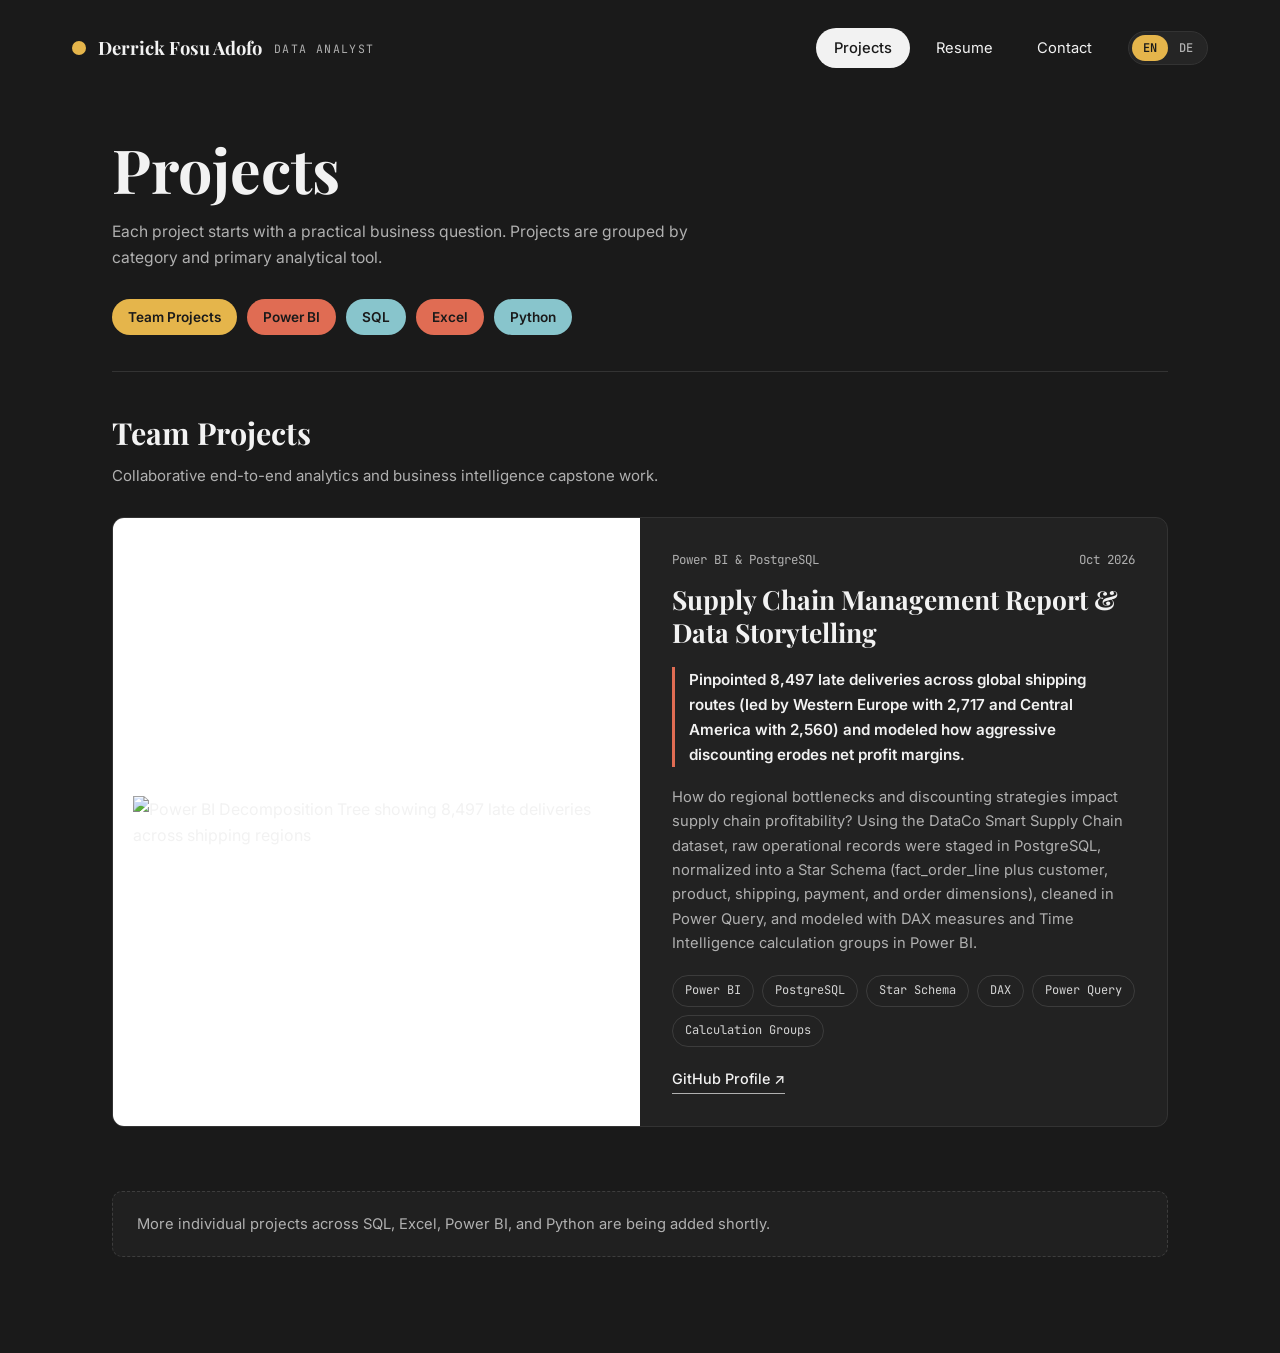
==== projects.html @ b76be5cb "Add files via upload" ====
<!DOCTYPE html>
<html lang="en">
<head>
  <meta charset="UTF-8" />
  <meta name="viewport" content="width=device-width, initial-scale=1.0" />
  <title>Projects | Derrick Fosu Adofo</title>
  <link rel="stylesheet" href="style.css" />
  <script src="lang.js" defer></script>
</head>
<body data-page-title="page_title_projects">
  <header class="navbar">
    <a href="index.html" class="brand">
      <span class="brand-dot"></span>
      <span class="brand-name">Derrick Fosu Adofo</span>
      <span class="brand-role" data-i18n="brand_role">Data Analyst</span>
    </a>
    <div class="nav-right">
      <nav class="nav-links">
        <a href="projects.html" class="active" data-i18n="nav_projects">Projects</a>
        <a href="resume.html" data-i18n="nav_resume">Resume</a>
        <a href="contact.html" data-i18n="nav_contact">Contact</a>
      </nav>
      <div class="lang-switch" role="group" aria-label="Language switcher">
        <button type="button" class="lang-btn active" data-lang="en">EN</button>
        <button type="button" class="lang-btn" data-lang="de">DE</button>
      </div>
    </div>
  </header>

  <main class="container">
    <h1 class="page-title" data-i18n="projects_title">Projects</h1>
    <p class="page-subtitle" data-i18n="projects_subtitle">
      Each project starts with a practical business question. Projects are grouped by category and primary analytical tool.
    </p>

    <!-- Category Jump Pills -->
    <div class="filter-pills">
      <a href="#team-projects" class="pill pill-mustard" data-i18n="pill_team">Team Projects</a>
      <a href="#powerbi" class="pill pill-coral" data-i18n="pill_powerbi">Power BI</a>
      <a href="#sql" class="pill pill-teal" data-i18n="pill_sql">SQL</a>
      <a href="#excel" class="pill pill-coral" data-i18n="pill_excel">Excel</a>
      <a href="#python" class="pill pill-teal" data-i18n="pill_python">Python</a>
    </div>

    <hr class="section-divider" />

    <!-- TEAM PROJECTS SECTION -->
    <section id="team-projects" class="tool-section">
      <h2 class="tool-heading" data-i18n="sec_team_title">Team Projects</h2>
      <p class="tool-desc" data-i18n="sec_team_desc">Collaborative end-to-end analytics and business intelligence capstone work.</p>

      <article class="project-card">
        <div class="project-visual">
          <img src="assets/supply-chain-tree.png" alt="Power BI Decomposition Tree showing 8,497 late deliveries across shipping regions" />
        </div>
        <div class="project-body">
          <div>
            <div class="project-meta">
              <span data-i18n="proj1_tool">Power BI &amp; PostgreSQL</span>
              <span data-i18n="proj1_date">Oct 2026</span>
            </div>
            <h3 class="project-title" data-i18n="proj1_title">Supply Chain Management Report &amp; Data Storytelling</h3>
            <blockquote class="project-callout" data-i18n="proj1_callout">
              Pinpointed 8,497 late deliveries across global shipping routes (led by Western Europe with 2,717 and Central America with 2,560) and modeled how aggressive discounting erodes net profit margins.
            </blockquote>
            <p class="project-summary" data-i18n="proj1_summary">
              How do regional bottlenecks and discounting strategies impact supply chain profitability? Using the DataCo Smart Supply Chain dataset, raw operational records were staged in PostgreSQL, normalized into a Star Schema (fact_order_line plus customer, product, shipping, payment, and order dimensions), cleaned in Power Query, and modeled with DAX measures and Time Intelligence calculation groups in Power BI.
            </p>
            <div class="skill-tags">
              <span class="skill-tag">Power BI</span>
              <span class="skill-tag">PostgreSQL</span>
              <span class="skill-tag">Star Schema</span>
              <span class="skill-tag">DAX</span>
              <span class="skill-tag">Power Query</span>
              <span class="skill-tag">Calculation Groups</span>
            </div>
          </div>
          <div class="project-links">
            <a href="https://github.com/derrickadofo" target="_blank" rel="noopener" data-i18n="proj1_link_github">GitHub Profile ↗</a>
          </div>
        </div>
      </article>
    </section>

    <!-- ADDITIONAL INDIVIDUAL TOOL SECTIONS READY FOR YOUR NEXT PROJECTS -->
    <div id="powerbi"></div>
    <div id="sql"></div>
    <div id="excel"></div>
    <div id="python"></div>

    <div class="upcoming-banner" data-i18n="upcoming_note">
      More individual projects across SQL, Excel, Power BI, and Python are being added shortly.
    </div>
  </main>
</body>
</html>
---- style.css ----
@import url('https://fonts.googleapis.com/css2?family=Inter:wght@400;500;600&family=JetBrains+Mono:wght@400;500&family=Playfair+Display:wght@600;700&display=swap');

:root {
  --bg-main: #1a1a1a;
  --bg-card: #222222;
  --border-subtle: #333333;
  --text-primary: #f2f2f2;
  --text-muted: #b0b0b0;
  --accent-coral: #e06c53;
  --accent-mustard: #e5b54b;
  --accent-teal: #88c5cc;

  --font-serif: 'Playfair Display', Georgia, serif;
  --font-sans: 'Inter', -apple-system, BlinkMacSystemFont, sans-serif;
  --font-mono: 'JetBrains Mono', monospace;
}

* {
  box-sizing: border-box;
  margin: 0;
  padding: 0;
}

html {
  scroll-behavior: smooth;
}

body {
  background-color: var(--bg-main);
  color: var(--text-primary);
  font-family: var(--font-sans);
  line-height: 1.65;
  min-height: 100vh;
}

a {
  color: inherit;
  text-decoration: none;
}

/* --- Navigation Bar --- */
.navbar {
  max-width: 1200px;
  margin: 0 auto;
  padding: 28px 32px;
  display: flex;
  justify-content: space-between;
  align-items: center;
  flex-wrap: wrap;
  gap: 16px;
}

.brand {
  display: flex;
  align-items: center;
  gap: 12px;
}

.brand-dot {
  width: 14px;
  height: 14px;
  border-radius: 50%;
  background-color: var(--accent-mustard);
  display: inline-block;
  flex-shrink: 0;
}

.brand-name {
  font-family: var(--font-serif);
  font-size: 1.15rem;
  font-weight: 700;
}

.brand-role {
  font-family: var(--font-mono);
  font-size: 0.72rem;
  letter-spacing: 0.12em;
  text-transform: uppercase;
  color: var(--text-muted);
}

.nav-right {
  display: flex;
  align-items: center;
  gap: 18px;
  flex-wrap: wrap;
}

.nav-links {
  display: flex;
  align-items: center;
  gap: 8px;
}

.nav-links a {
  font-size: 0.92rem;
  padding: 8px 18px;
  border-radius: 999px;
  color: var(--text-primary);
  transition: background-color 0.2s, color 0.2s;
}

.nav-links a:hover {
  background-color: rgba(255, 255, 255, 0.08);
}

.nav-links a.active {
  background-color: var(--text-primary);
  color: var(--bg-main);
  font-weight: 500;
}

/* --- Language Switcher (EN | DE) --- */
.lang-switch {
  display: inline-flex;
  align-items: center;
  background-color: #252525;
  border: 1px solid var(--border-subtle);
  border-radius: 999px;
  padding: 3px;
}

.lang-btn {
  background: transparent;
  border: none;
  color: var(--text-muted);
  font-family: var(--font-mono);
  font-size: 0.75rem;
  font-weight: 500;
  padding: 5px 11px;
  border-radius: 999px;
  cursor: pointer;
  transition: background-color 0.2s, color 0.2s;
}

.lang-btn:hover {
  color: var(--text-primary);
}

.lang-btn.active {
  background-color: var(--accent-mustard);
  color: #1a1a1a;
  font-weight: 600;
}

/* --- Shared Page Container --- */
.container {
  max-width: 1120px;
  margin: 0 auto;
  padding: 40px 32px 96px;
}

.page-title {
  font-family: var(--font-serif);
  font-size: clamp(2.6rem, 5vw, 3.8rem);
  font-weight: 700;
  line-height: 1.1;
  margin-bottom: 16px;
}

.page-subtitle {
  color: var(--text-muted);
  max-width: 580px;
  font-size: 0.98rem;
}

/* --- Social Circle Buttons --- */
.social-links {
  display: flex;
  gap: 14px;
  margin-top: 28px;
}

.social-btn {
  width: 40px;
  height: 40px;
  border-radius: 50%;
  background-color: #2a2a2a;
  border: 1px solid var(--border-subtle);
  display: inline-flex;
  align-items: center;
  justify-content: center;
  transition: transform 0.2s, background-color 0.2s;
}

.social-btn:hover {
  transform: translateY(-2px);
  background-color: #363636;
}

.social-btn svg {
  width: 18px;
  height: 18px;
  fill: var(--text-primary);
}

/* --- Home / About Page --- */
.hero-grid {
  display: grid;
  grid-template-columns: 320px 1fr;
  gap: 64px;
  align-items: center;
  padding-top: 28px;
}

.headshot-wrapper {
  width: 320px;
  height: 320px;
  border-radius: 50%;
  overflow: hidden;
  background-color: #ffffff;
  border: 4px solid #2a2a2a;
}

.headshot-wrapper img {
  width: 100%;
  height: 100%;
  object-fit: cover;
  object-position: center top;
}

.hero-title {
  font-family: var(--font-serif);
  font-size: clamp(3.5rem, 6vw, 5rem);
  line-height: 1;
  margin-bottom: 24px;
}

.hero-subheading {
  font-family: var(--font-serif);
  font-size: 1.3rem;
  margin-bottom: 16px;
}

.hero-bio p {
  color: #dcdcdc;
  margin-bottom: 16px;
  font-size: 0.97rem;
}

.hero-highlights {
  display: flex;
  flex-wrap: wrap;
  gap: 10px;
  margin-top: 20px;
}

.highlight-chip {
  font-family: var(--font-mono);
  font-size: 0.76rem;
  padding: 6px 12px;
  border-radius: 999px;
  background-color: #242424;
  border: 1px solid var(--border-subtle);
  color: #dcdcdc;
}

/* --- Projects Page --- */
.filter-pills {
  display: flex;
  flex-wrap: wrap;
  gap: 10px;
  margin: 28px 0 36px;
}

.pill {
  padding: 7px 16px;
  border-radius: 999px;
  font-size: 0.85rem;
  font-weight: 600;
  color: #1a1a1a;
  transition: opacity 0.2s, transform 0.2s;
}

.pill:hover {
  opacity: 0.9;
  transform: translateY(-1px);
}

.pill-coral { background-color: var(--accent-coral); }
.pill-mustard { background-color: var(--accent-mustard); }
.pill-teal { background-color: var(--accent-teal); }

.section-divider {
  border: none;
  border-top: 1px solid var(--border-subtle);
  margin: 36px 0;
}

.tool-section {
  margin-bottom: 64px;
}

.tool-heading {
  font-family: var(--font-serif);
  font-size: 1.9rem;
  margin-bottom: 6px;
}

.tool-desc {
  color: var(--text-muted);
  font-size: 0.94rem;
  margin-bottom: 28px;
}

.project-card {
  display: grid;
  grid-template-columns: 1fr 1fr;
  background-color: var(--bg-card);
  border: 1px solid var(--border-subtle);
  border-radius: 12px;
  overflow: hidden;
  margin-bottom: 32px;
}

.project-visual {
  background-color: #ffffff;
  display: flex;
  align-items: center;
  justify-content: center;
  padding: 20px;
  min-height: 360px;
}

.project-visual.dark-visual {
  background-color: #162238;
}

.project-visual img {
  width: 100%;
  height: auto;
  max-height: 360px;
  object-fit: contain;
}

.project-body {
  padding: 32px;
  display: flex;
  flex-direction: column;
  justify-content: space-between;
}

.project-meta {
  display: flex;
  justify-content: space-between;
  font-family: var(--font-mono);
  font-size: 0.78rem;
  color: var(--text-muted);
  margin-bottom: 12px;
}

.project-title {
  font-family: var(--font-serif);
  font-size: 1.65rem;
  line-height: 1.25;
  margin-bottom: 18px;
}

.project-callout {
  border-left: 3px solid var(--accent-coral);
  padding-left: 14px;
  font-weight: 600;
  font-size: 0.95rem;
  color: var(--text-primary);
  margin-bottom: 18px;
}

.project-summary {
  color: var(--text-muted);
  font-size: 0.92rem;
  margin-bottom: 20px;
}

.skill-tags {
  display: flex;
  flex-wrap: wrap;
  gap: 8px;
  margin-bottom: 20px;
}

.skill-tag {
  font-family: var(--font-mono);
  font-size: 0.75rem;
  padding: 5px 12px;
  border-radius: 999px;
  border: 1px solid #3c3c3c;
  color: #d4d4d4;
}

.project-links {
  display: flex;
  gap: 20px;
  font-size: 0.9rem;
  font-weight: 500;
}

.project-links a {
  border-bottom: 1px solid var(--text-muted);
  padding-bottom: 2px;
}

.project-links a:hover {
  color: var(--accent-mustard);
  border-color: var(--accent-mustard);
}

.upcoming-banner {
  background-color: #202020;
  border: 1px dashed #3d3d3d;
  border-radius: 10px;
  padding: 20px 24px;
  color: var(--text-muted);
  font-size: 0.92rem;
}

/* --- Resume Page --- */
.resume-header {
  display: flex;
  justify-content: space-between;
  align-items: center;
  flex-wrap: wrap;
  gap: 16px;
  margin-bottom: 36px;
}

.btn-pdf {
  background-color: var(--accent-mustard);
  color: #1a1a1a;
  font-weight: 600;
  font-size: 0.92rem;
  padding: 12px 24px;
  border-radius: 999px;
  transition: transform 0.2s;
}

.btn-pdf:hover {
  transform: translateY(-2px);
}

.resume-sheet {
  background-color: #ffffff;
  color: #111111;
  max-width: 900px;
  margin: 0 auto;
  padding: 48px 56px;
  border-radius: 4px;
  font-family: Georgia, 'Times New Roman', serif;
  line-height: 1.48;
}

.resume-sheet h2 {
  text-align: center;
  font-size: 1.45rem;
  letter-spacing: 0.04em;
  margin-bottom: 4px;
}

.resume-role-subtitle {
  text-align: center;
  font-size: 0.95rem;
  font-weight: 700;
  color: #333333;
  margin-bottom: 6px;
}

.resume-contact-line {
  text-align: center;
  font-size: 0.84rem;
  margin-bottom: 18px;
  color: #222222;
}

.resume-contact-line a {
  color: #0b5394;
  text-decoration: underline;
}

.resume-summary {
  font-size: 0.89rem;
  margin-bottom: 16px;
  color: #1c1c1c;
}

.resume-section-title {
  font-size: 0.95rem;
  font-weight: 700;
  text-transform: uppercase;
  border-bottom: 1.5px solid #111111;
  padding-bottom: 2px;
  margin: 20px 0 10px;
}

.resume-row {
  display: flex;
  justify-content: space-between;
  gap: 16px;
  font-size: 0.9rem;
}

.resume-subrow {
  display: flex;
  justify-content: space-between;
  gap: 16px;
  font-size: 0.88rem;
  margin-bottom: 4px;
}

.resume-sheet ul {
  margin: 4px 0 14px 20px;
  font-size: 0.88rem;
}

.resume-sheet li {
  margin-bottom: 3px;
}

.competency-grid {
  display: grid;
  grid-template-columns: 1fr 1fr;
  gap: 10px 24px;
  font-size: 0.87rem;
  margin-bottom: 12px;
}

/* --- Contact Page --- */
.contact-grid {
  display: grid;
  grid-template-columns: 1fr 1.3fr;
  gap: 64px;
  padding-top: 24px;
}

.contact-detail-block {
  margin-top: 24px;
}

.contact-label {
  font-weight: 600;
  font-size: 0.92rem;
  margin-bottom: 2px;
}

.contact-value {
  font-family: var(--font-mono);
  font-size: 0.9rem;
  color: #dcdcdc;
}

.contact-form {
  display: grid;
  grid-template-columns: 1fr 1fr;
  gap: 20px;
}

.form-group {
  display: flex;
  flex-direction: column;
  gap: 8px;
}

.form-group.full-width {
  grid-column: 1 / -1;
}

.form-group label {
  font-size: 0.88rem;
  color: #dcdcdc;
}

.form-group input,
.form-group textarea {
  background: transparent;
  border: 1px solid #777777;
  color: var(--text-primary);
  font-family: var(--font-sans);
  font-size: 0.95rem;
  padding: 12px 14px;
  outline: none;
}

.form-group input:focus,
.form-group textarea:focus {
  border-color: var(--accent-mustard);
}

.form-submit-row {
  grid-column: 1 / -1;
  display: flex;
  justify-content: flex-end;
  margin-top: 8px;
}

.btn-circle-submit {
  width: 120px;
  height: 120px;
  border-radius: 50%;
  border: none;
  background-color: var(--accent-mustard);
  color: #1a1a1a;
  font-family: var(--font-sans);
  font-size: 1rem;
  font-weight: 600;
  cursor: pointer;
  transition: transform 0.2s, filter 0.2s;
}

.btn-circle-submit:hover {
  transform: scale(1.04);
  filter: brightness(1.05);
}

/* --- Responsive Adjustments --- */
@media (max-width: 900px) {
  .hero-grid,
  .project-card,
  .contact-grid,
  .competency-grid {
    grid-template-columns: 1fr;
  }

  .headshot-wrapper {
    width: 240px;
    height: 240px;
    margin: 0 auto;
  }

  .resume-sheet {
    padding: 28px 22px;
  }

  .resume-row,
  .resume-subrow {
    flex-direction: column;
    gap: 2px;
  }
}
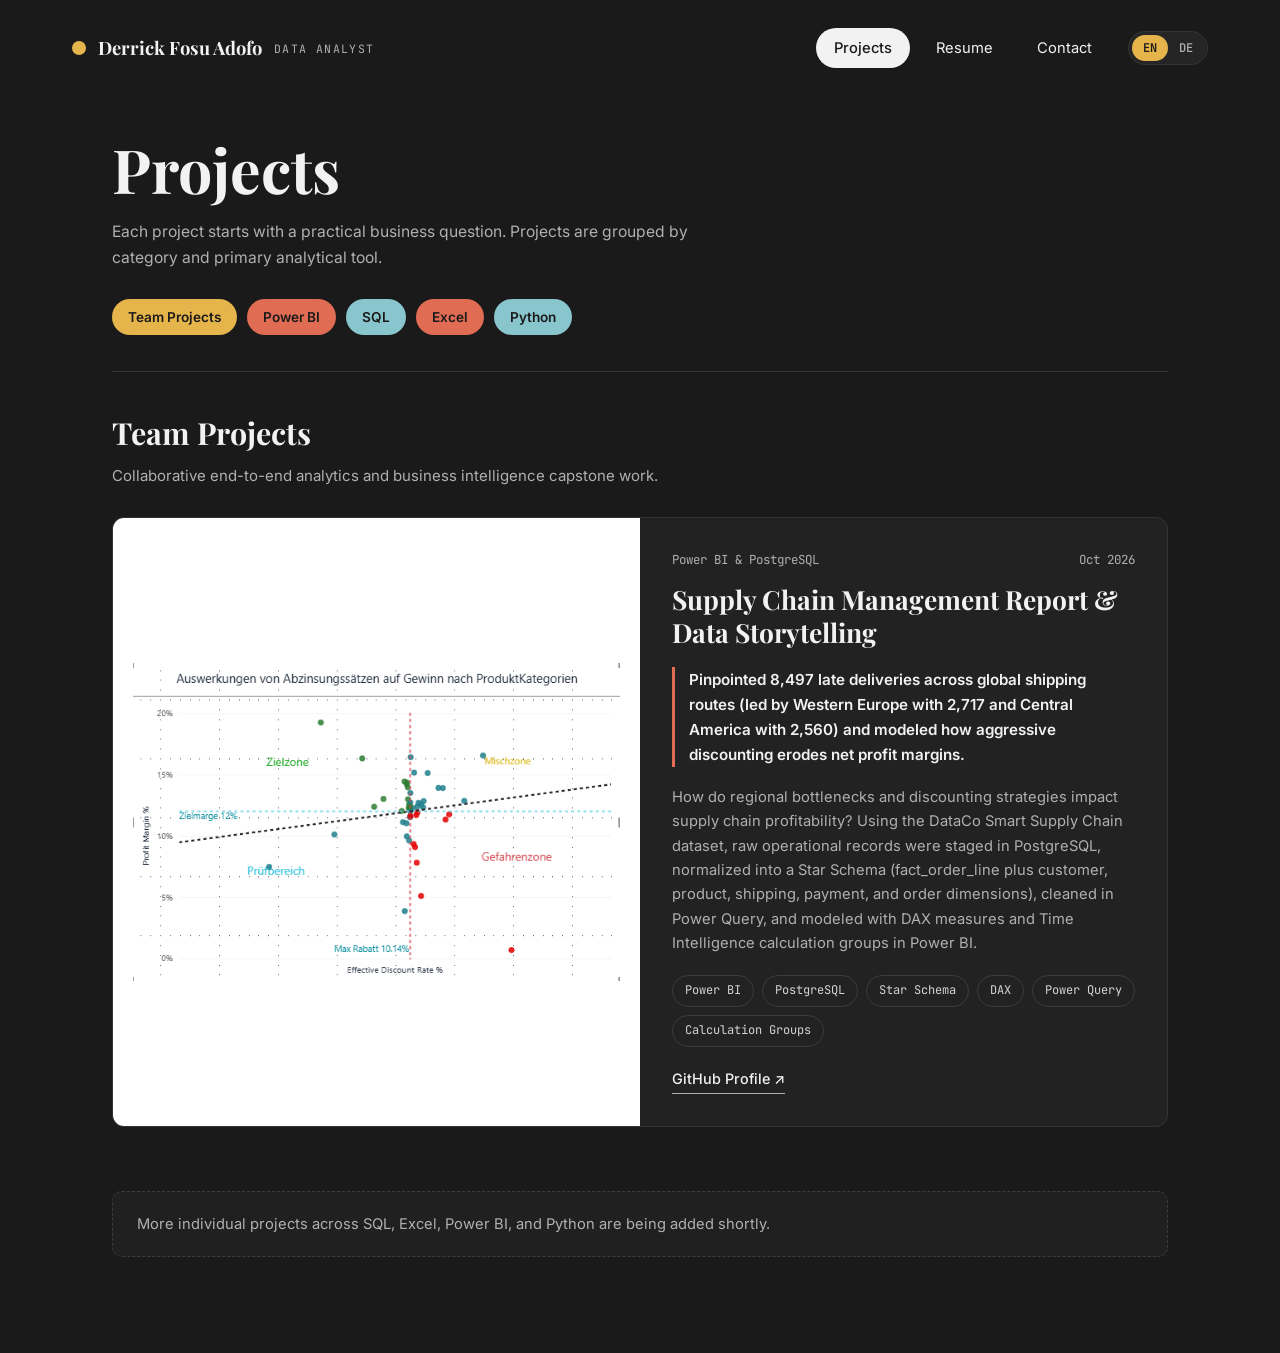
==== commit e2942eff: "Update image alt text for project card" ====
--- a/projects.html
+++ b/projects.html
@@ -51,7 +51,7 @@
 
       <article class="project-card">
         <div class="project-visual">
-          <img src="assets/supply-chain-tree.png" alt="Power BI Decomposition Tree showing 8,497 late deliveries across shipping regions" />
+          <img src="assets/supply-chain-tree.png" alt="Power BI scatter plot analyzing effective discount rate vs. profit margin across product categories" />
         </div>
         <div class="project-body">
           <div>
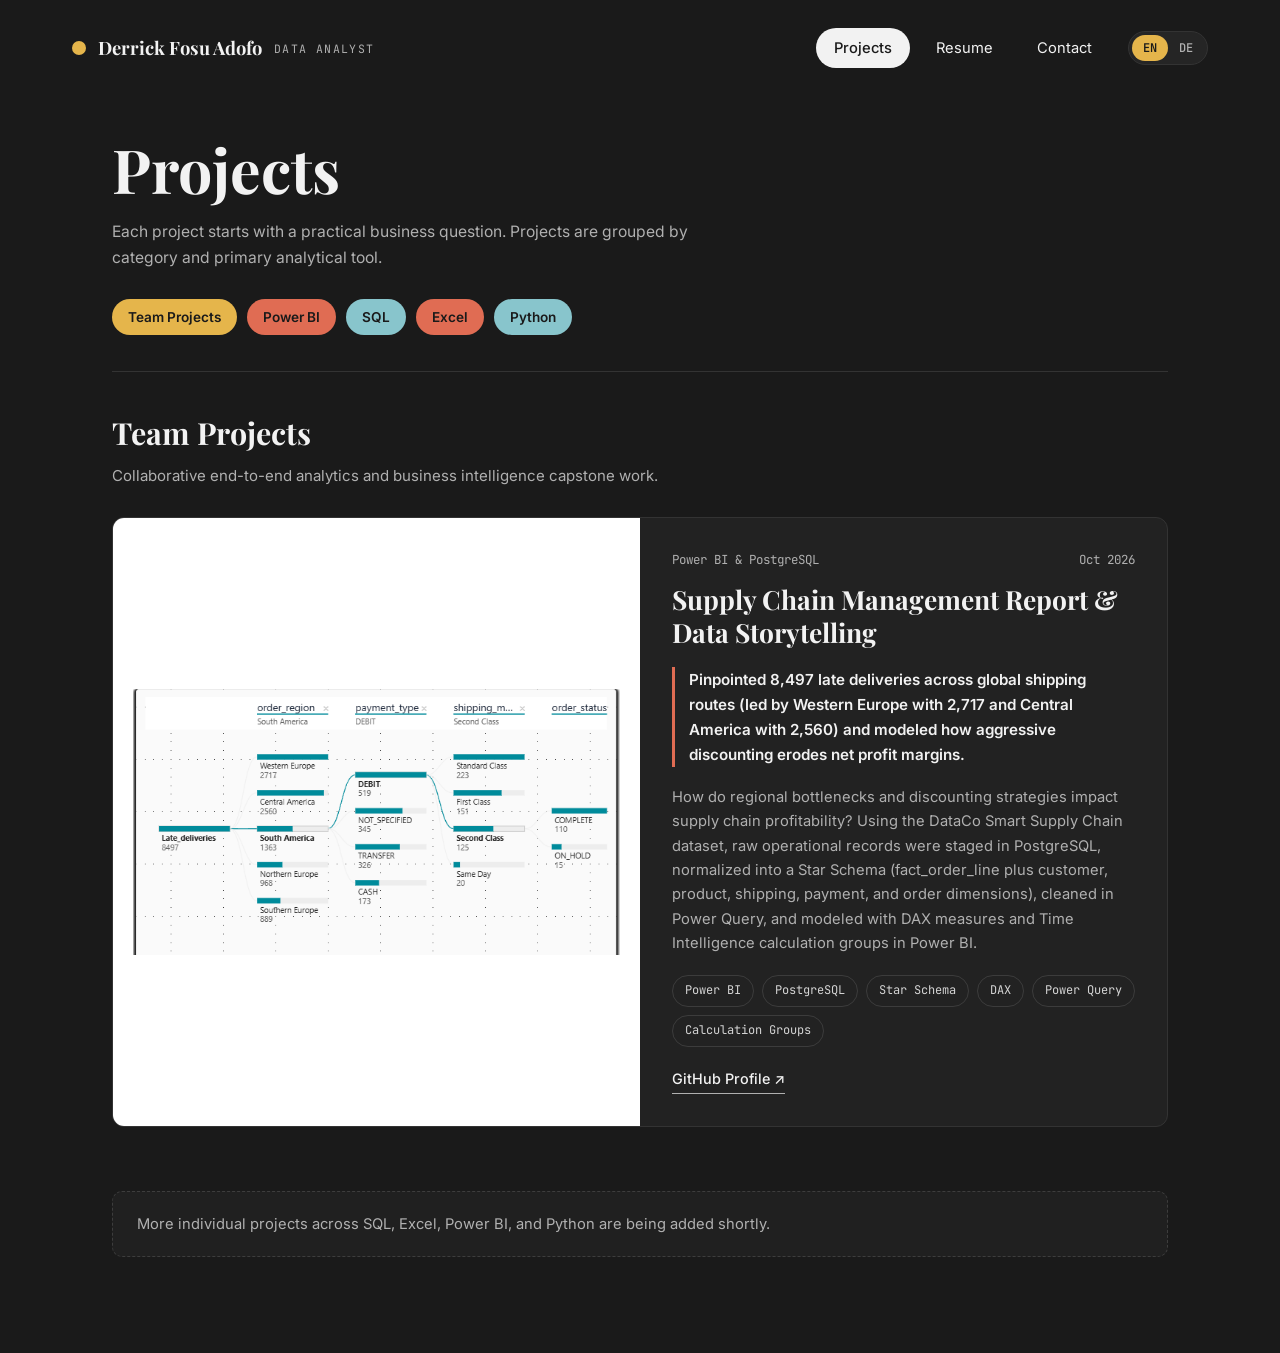
==== commit 72d75d7c: "Update image alt text for project card" ====
--- a/projects.html
+++ b/projects.html
@@ -51,7 +51,7 @@
 
       <article class="project-card">
         <div class="project-visual">
-          <img src="assets/supply-chain-tree.png" alt="Power BI scatter plot analyzing effective discount rate vs. profit margin across product categories" />
+          <img src="assets/supply-chain-tree.png" alt="Power BI Decomposition Tree showing 8,497 late deliveries across shipping regions" />
         </div>
         <div class="project-body">
           <div>
